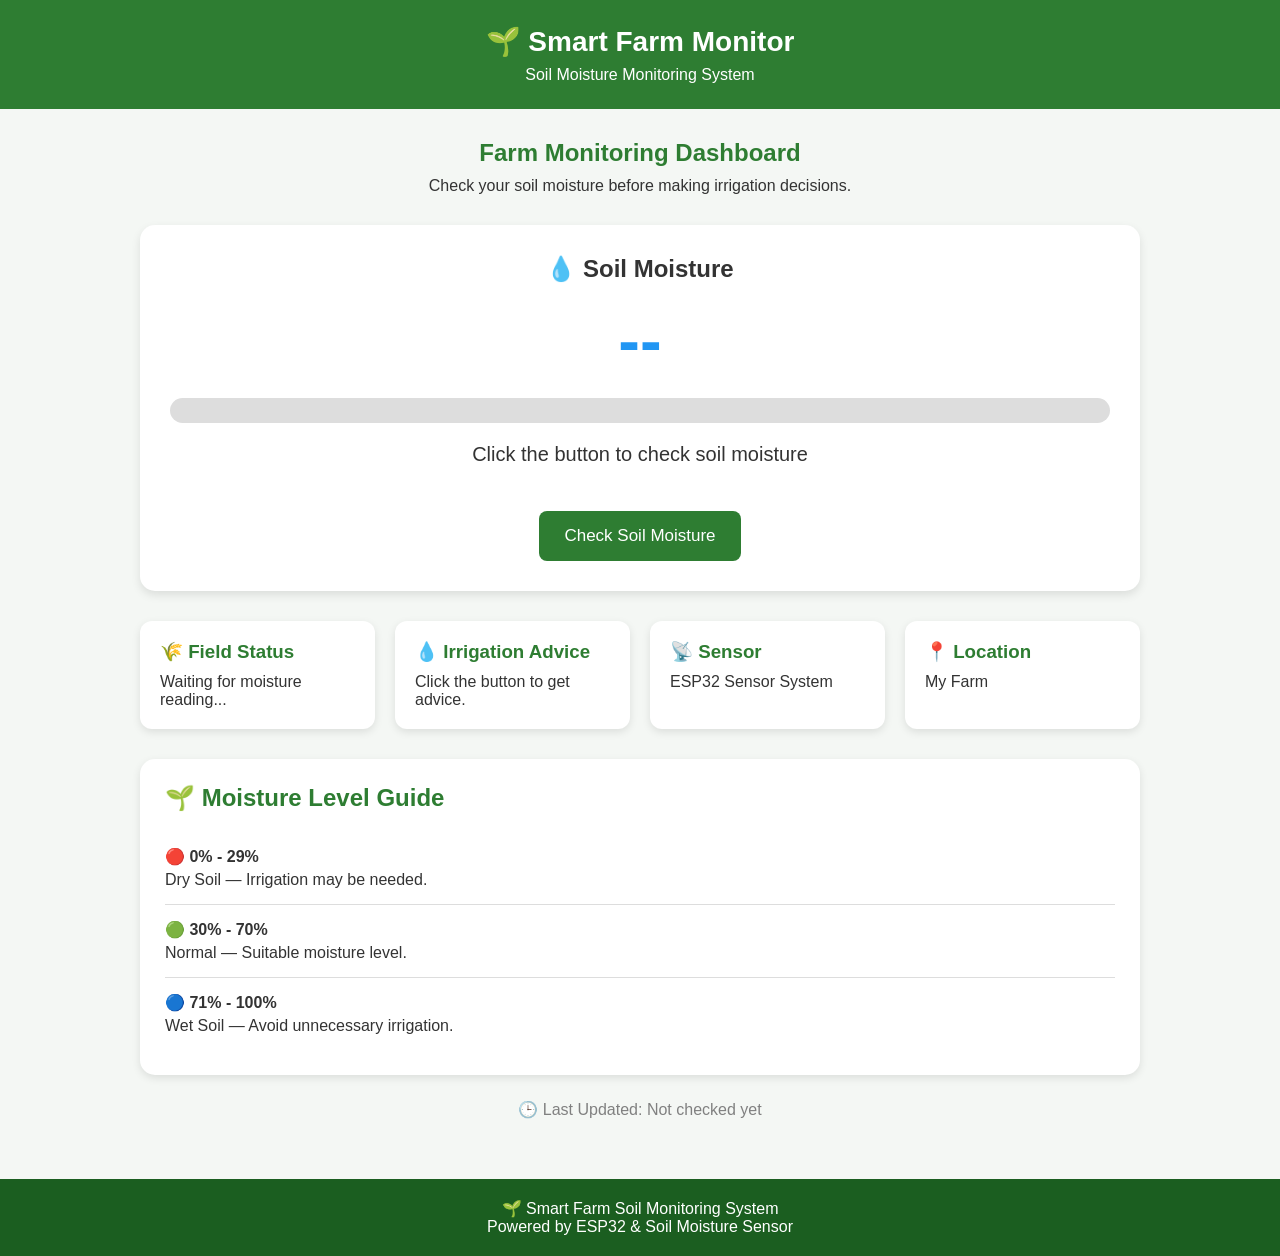
==== intex.html @ b1dfa8b2 "Add files via upload" ====
<!DOCTYPE html>
<html lang="en">

<head>
    <meta charset="UTF-8">
    <meta name="viewport" content="width=device-width, initial-scale=1.0">

    <title>Smart Farm - Soil Moisture Monitor</title>

    <link rel="stylesheet" href="style.css">
</head>

<body>

    <header>
        <div class="logo">
            🌱 Smart Farm Monitor
        </div>

        <p>Soil Moisture Monitoring System</p>
    </header>


    <main class="container">

        <section class="welcome">
            <h1>Farm Monitoring Dashboard</h1>
            <p>Check your soil moisture before making irrigation decisions.</p>
        </section>


        <section class="main-card">

            <h2>💧 Soil Moisture</h2>

            <!-- Moisture will appear after button click -->
            <p class="moisture">--</p>

            <div class="progress-container">
                <div class="progress-bar"></div>
            </div>

            <p class="status">Click the button to check soil moisture</p>

            <button id="check-btn">
                Check Soil Moisture
            </button>

        </section>


        <section class="info-grid">

            <div class="card">
                <h3>🌾 Field Status</h3>
                <p id="field-status">
                    Waiting for moisture reading...
                </p>
            </div>


            <div class="card">
                <h3>💧 Irrigation Advice</h3>
                <p id="advice">
                    Click the button to get advice.
                </p>
            </div>


            <div class="card">
                <h3>📡 Sensor</h3>
                <p>ESP32 Sensor System</p>
            </div>


            <div class="card">
                <h3>📍 Location</h3>
                <p>My Farm</p>
            </div>

        </section>


        <section class="guide">

            <h2>🌱 Moisture Level Guide</h2>

            <div class="guide-item">
                <span>🔴 0% - 29%</span>
                <p>Dry Soil — Irrigation may be needed.</p>
            </div>

            <div class="guide-item">
                <span>🟢 30% - 70%</span>
                <p>Normal — Suitable moisture level.</p>
            </div>

            <div class="guide-item">
                <span>🔵 71% - 100%</span>
                <p>Wet Soil — Avoid unnecessary irrigation.</p>
            </div>

        </section>


        <section class="update">

            <p>
                🕒 Last Updated:
                <span id="time">Not checked yet</span>
            </p>

        </section>

    </main>


    <footer>
        <p>🌱 Smart Farm Soil Monitoring System</p>
        <p>Powered by ESP32 & Soil Moisture Sensor</p>
    </footer>


    <script src="script.js"></script>

</body>

</html>
---- style.css ----
* {
    margin: 0;
    padding: 0;
    box-sizing: border-box;
}

body {
    font-family: Arial, sans-serif;
    background: #f4f7f4;
    color: #333;
}

header {
    background: #2e7d32;
    color: white;
    text-align: center;
    padding: 25px;
}

.logo {
    font-size: 28px;
    font-weight: bold;
}

header p {
    margin-top: 8px;
}

.container {
    width: 90%;
    max-width: 1000px;
    margin: auto;
    padding: 30px 0;
}

.welcome {
    text-align: center;
    margin-bottom: 30px;
}

.welcome h1 {
    color: #2e7d32;
    margin-bottom: 10px;
}

.main-card {
    background: white;
    padding: 30px;
    text-align: center;
    border-radius: 15px;
    margin-bottom: 30px;
    box-shadow: 0 4px 10px rgba(0, 0, 0, 0.1);
}

.moisture {
    font-size: 65px;
    font-weight: bold;
    color: #2196f3;
    margin: 20px;
}

.status {
    font-size: 20px;
    margin: 20px 0;
}

.progress-container {
    width: 100%;
    height: 25px;
    background: #ddd;
    border-radius: 20px;
    overflow: hidden;
}

.progress-bar {
    width: 0%;
    height: 100%;
    background: #2196f3;
    transition: width 0.5s;
}

/* Button */

#check-btn {
    background: #2e7d32;
    color: white;
    border: none;
    padding: 15px 25px;
    margin-top: 25px;
    font-size: 17px;
    border-radius: 8px;
    cursor: pointer;
}

#check-btn:hover {
    background: #1b5e20;
}

/* Information Cards */

.info-grid {
    display: grid;
    grid-template-columns: repeat(auto-fit, minmax(200px, 1fr));
    gap: 20px;
    margin-bottom: 30px;
}

.card {
    background: white;
    padding: 20px;
    border-radius: 12px;
    box-shadow: 0 3px 8px rgba(0, 0, 0, 0.1);
}

.card h3 {
    color: #2e7d32;
    margin-bottom: 10px;
}

/* Guide */

.guide {
    background: white;
    padding: 25px;
    border-radius: 15px;
    box-shadow: 0 3px 8px rgba(0, 0, 0, 0.1);
}

.guide h2 {
    color: #2e7d32;
    margin-bottom: 20px;
}

.guide-item {
    border-bottom: 1px solid #ddd;
    padding: 15px 0;
}

.guide-item:last-child {
    border-bottom: none;
}

.guide-item span {
    font-weight: bold;
}

.guide-item p {
    margin-top: 5px;
}

.update {
    text-align: center;
    margin-top: 25px;
    color: gray;
}

footer {
    background: #1b5e20;
    color: white;
    text-align: center;
    padding: 20px;
    margin-top: 30px;
}

@media (max-width: 600px) {

    .moisture {
        font-size: 50px;
    }

    .logo {
        font-size: 22px;
    }

}
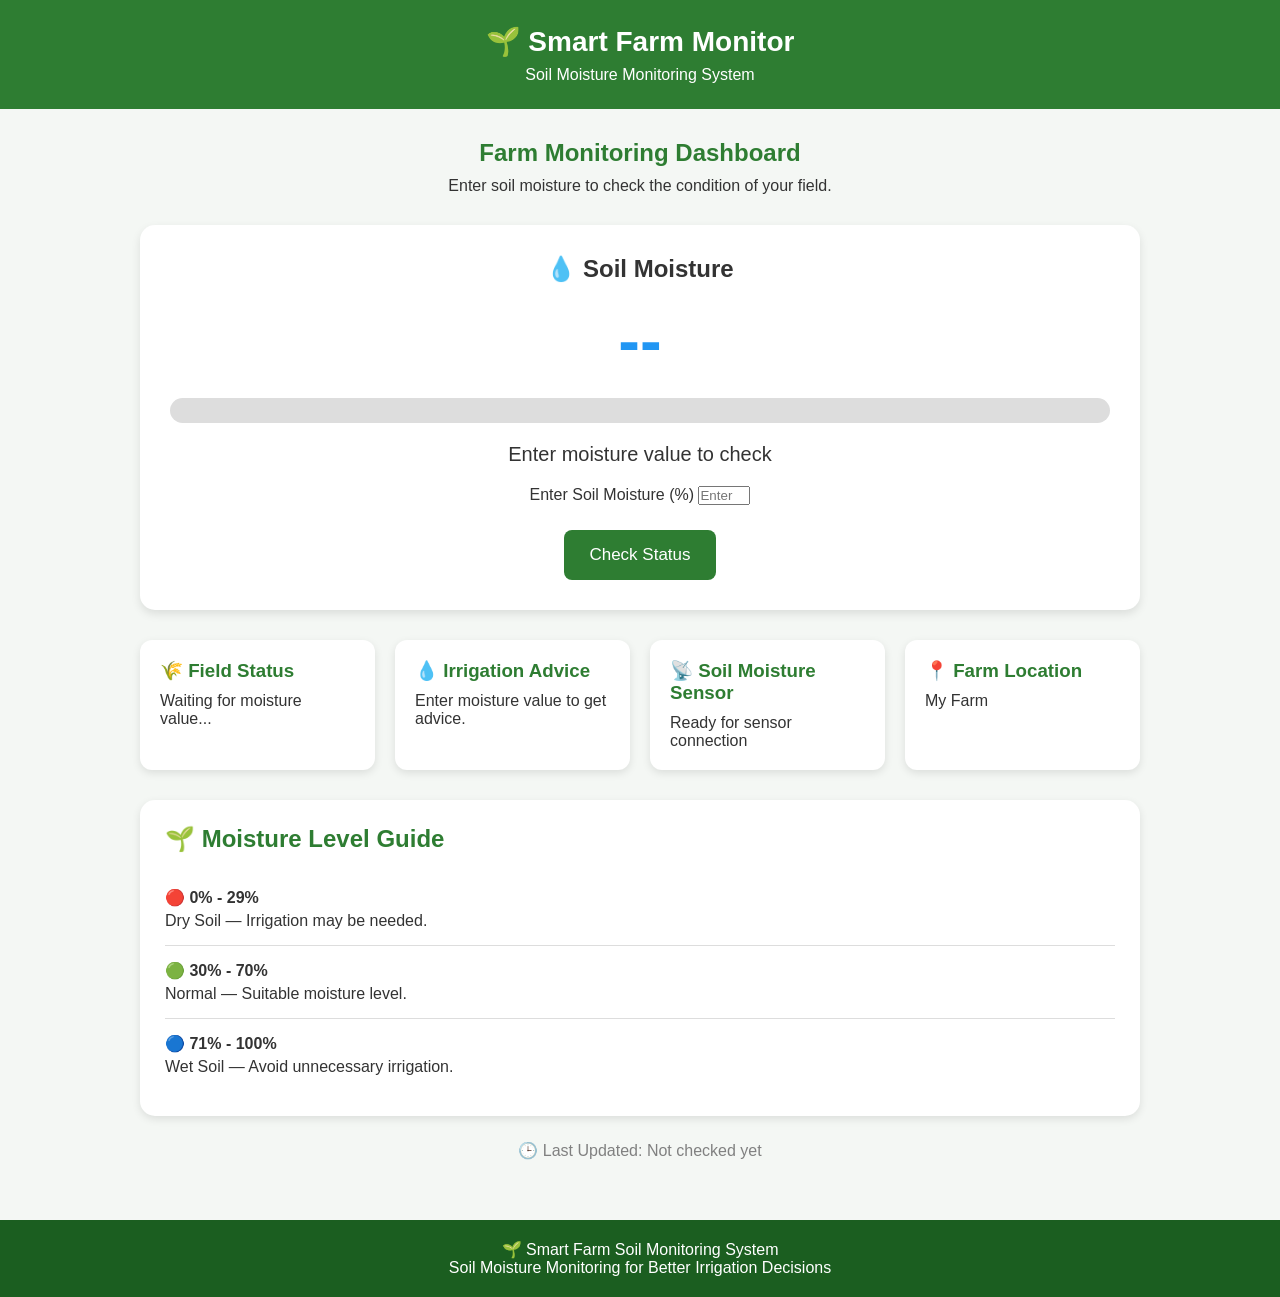
==== commit 3a4aa20e: "Revise HTML structure and content for Smart Farm Updated the HTML structure and content for the Smar" ====
--- a/intex.html
+++ b/intex.html
@@ -12,49 +12,78 @@
 
 <body>
 
+    <!-- Header -->
     <header>
         <div class="logo">
             🌱 Smart Farm Monitor
         </div>
-
         <p>Soil Moisture Monitoring System</p>
     </header>
 
 
+    <!-- Main Content -->
     <main class="container">
 
+        <!-- Welcome -->
         <section class="welcome">
             <h1>Farm Monitoring Dashboard</h1>
-            <p>Check your soil moisture before making irrigation decisions.</p>
+            <p>Enter soil moisture to check the condition of your field.</p>
         </section>
 
 
+        <!-- Main Card -->
         <section class="main-card">
 
             <h2>💧 Soil Moisture</h2>
 
-            <!-- Moisture will appear after button click -->
             <p class="moisture">--</p>
 
+
+            <!-- Progress Bar -->
             <div class="progress-container">
                 <div class="progress-bar"></div>
             </div>
 
-            <p class="status">Click the button to check soil moisture</p>
 
+            <!-- Status -->
+            <p class="status">
+                Enter moisture value to check
+            </p>
+
+
+            <!-- Manual Input -->
+            <div class="manual-input">
+
+                <label for="moisture-input">
+                    Enter Soil Moisture (%)
+                </label>
+
+                <input
+                    type="number"
+                    id="moisture-input"
+                    min="0"
+                    max="100"
+                    placeholder="Enter value (0-100)"
+                >
+
+            </div>
+
+
+            <!-- Button -->
             <button id="check-btn">
-                Check Soil Moisture
+                Check Status
             </button>
 
         </section>
 
 
+        <!-- Information Cards -->
         <section class="info-grid">
 
             <div class="card">
                 <h3>🌾 Field Status</h3>
                 <p id="field-status">
-                    Waiting for moisture reading...
+                    Waiting for moisture value...
                 </p>
             </div>
 
@@ -62,38 +91,44 @@
             <div class="card">
                 <h3>💧 Irrigation Advice</h3>
                 <p id="advice">
-                    Click the button to get advice.
+                    Enter moisture value to get advice.
                 </p>
             </div>
 
 
             <div class="card">
-                <h3>📡 Sensor</h3>
-                <p>ESP32 Sensor System</p>
+                <h3>📡 Soil Moisture Sensor</h3>
+                <p id="sensor-status">
+                    Ready for sensor connection
+                </p>
             </div>
 
 
             <div class="card">
-                <h3>📍 Location</h3>
+                <h3>📍 Farm Location</h3>
                 <p>My Farm</p>
             </div>
 
         </section>
 
 
+        <!-- Moisture Guide -->
         <section class="guide">
 
             <h2>🌱 Moisture Level Guide</h2>
+
 
             <div class="guide-item">
                 <span>🔴 0% - 29%</span>
                 <p>Dry Soil — Irrigation may be needed.</p>
             </div>
 
+
             <div class="guide-item">
                 <span>🟢 30% - 70%</span>
                 <p>Normal — Suitable moisture level.</p>
             </div>
+
 
             <div class="guide-item">
                 <span>🔵 71% - 100%</span>
@@ -103,6 +138,7 @@
         </section>
 
 
+        <!-- Time -->
         <section class="update">
 
             <p>
@@ -115,9 +151,10 @@
     </main>
 
 
+    <!-- Footer -->
     <footer>
         <p>🌱 Smart Farm Soil Monitoring System</p>
-        <p>Powered by ESP32 & Soil Moisture Sensor</p>
+        <p>Soil Moisture Monitoring for Better Irrigation Decisions</p>
     </footer>
 
 
@@ -125,4 +162,8 @@
 
 </body>
 
-</html>+</html>
+
+</body>
+
+</html>
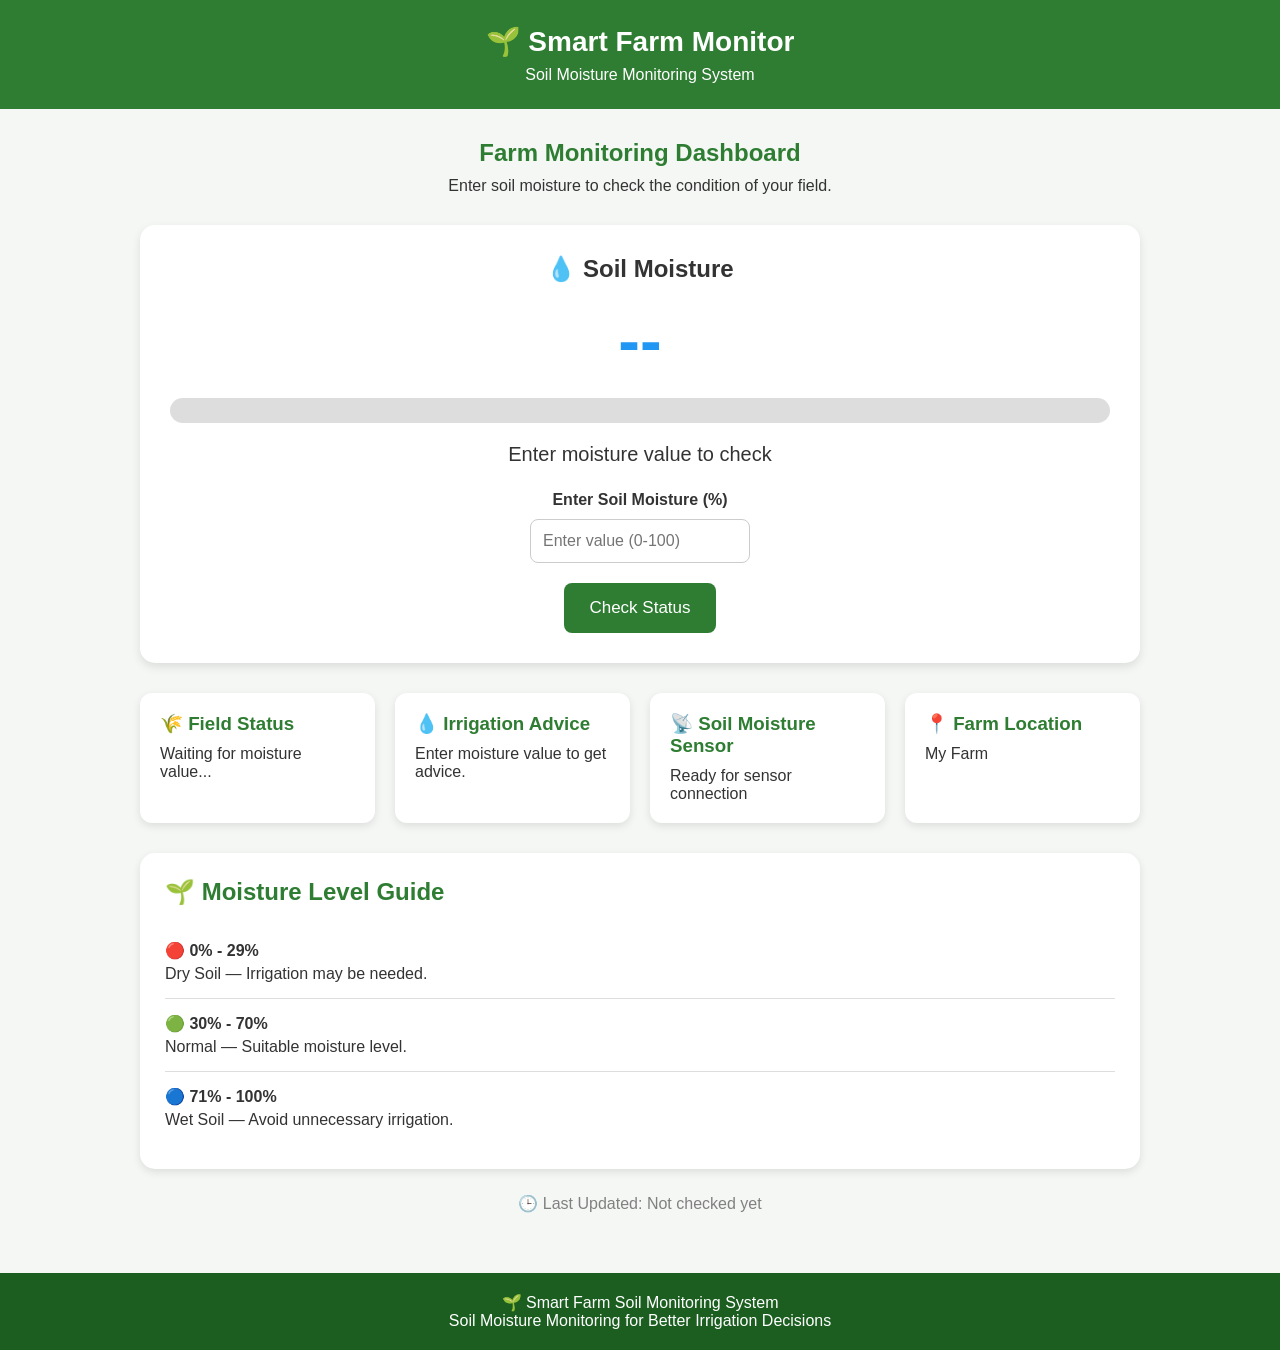
==== commit a11d8069: "Update intex.html" ====
--- a/intex.html
+++ b/intex.html
@@ -117,18 +117,15 @@
 
             <h2>🌱 Moisture Level Guide</h2>
 
-
             <div class="guide-item">
                 <span>🔴 0% - 29%</span>
                 <p>Dry Soil — Irrigation may be needed.</p>
             </div>
 
-
             <div class="guide-item">
                 <span>🟢 30% - 70%</span>
                 <p>Normal — Suitable moisture level.</p>
             </div>
-
 
             <div class="guide-item">
                 <span>🔵 71% - 100%</span>
@@ -140,12 +137,10 @@
 
         <!-- Time -->
         <section class="update">
-
             <p>
                 🕒 Last Updated:
                 <span id="time">Not checked yet</span>
             </p>
-
         </section>
 
     </main>
@@ -158,12 +153,9 @@
     </footer>
 
 
+    <!-- JavaScript -->
     <script src="script.js"></script>
 
 </body>
 
 </html>
-
-</body>
-
-</html>
--- a/style.css
+++ b/style.css
@@ -10,6 +10,8 @@
     color: #333;
 }
 
+/* Header */
+
 header {
     background: #2e7d32;
     color: white;
@@ -25,6 +27,9 @@
 header p {
     margin-top: 8px;
 }
+
+
+/* Main Container */
 
 .container {
     width: 90%;
@@ -33,6 +38,9 @@
     padding: 30px 0;
 }
 
+
+/* Welcome Section */
+
 .welcome {
     text-align: center;
     margin-bottom: 30px;
@@ -43,6 +51,9 @@
     margin-bottom: 10px;
 }
 
+
+/* Main Card */
+
 .main-card {
     background: white;
     padding: 30px;
@@ -63,6 +74,9 @@
     font-size: 20px;
     margin: 20px 0;
 }
+
+
+/* Progress Bar */
 
 .progress-container {
     width: 100%;
@@ -79,6 +93,28 @@
     transition: width 0.5s;
 }
 
+
+/* Manual Input */
+
+.manual-input {
+    margin-top: 25px;
+}
+
+.manual-input label {
+    display: block;
+    margin-bottom: 10px;
+    font-weight: bold;
+}
+
+.manual-input input {
+    width: 220px;
+    padding: 12px;
+    font-size: 16px;
+    border: 1px solid #ccc;
+    border-radius: 8px;
+}
+
+
 /* Button */
 
 #check-btn {
@@ -86,7 +122,7 @@
     color: white;
     border: none;
     padding: 15px 25px;
-    margin-top: 25px;
+    margin-top: 20px;
     font-size: 17px;
     border-radius: 8px;
     cursor: pointer;
@@ -95,6 +131,7 @@
 #check-btn:hover {
     background: #1b5e20;
 }
+
 
 /* Information Cards */
 
@@ -117,6 +154,7 @@
     margin-bottom: 10px;
 }
 
+
 /* Guide */
 
 .guide {
@@ -148,11 +186,17 @@
     margin-top: 5px;
 }
 
+
+/* Update */
+
 .update {
     text-align: center;
     margin-top: 25px;
     color: gray;
 }
+
+
+/* Footer */
 
 footer {
     background: #1b5e20;
@@ -162,6 +206,9 @@
     margin-top: 30px;
 }
 
+
+/* Mobile Responsive */
+
 @media (max-width: 600px) {
 
     .moisture {
@@ -172,4 +219,8 @@
         font-size: 22px;
     }
 
-}+    .manual-input input {
+        width: 100%;
+    }
+
+}
